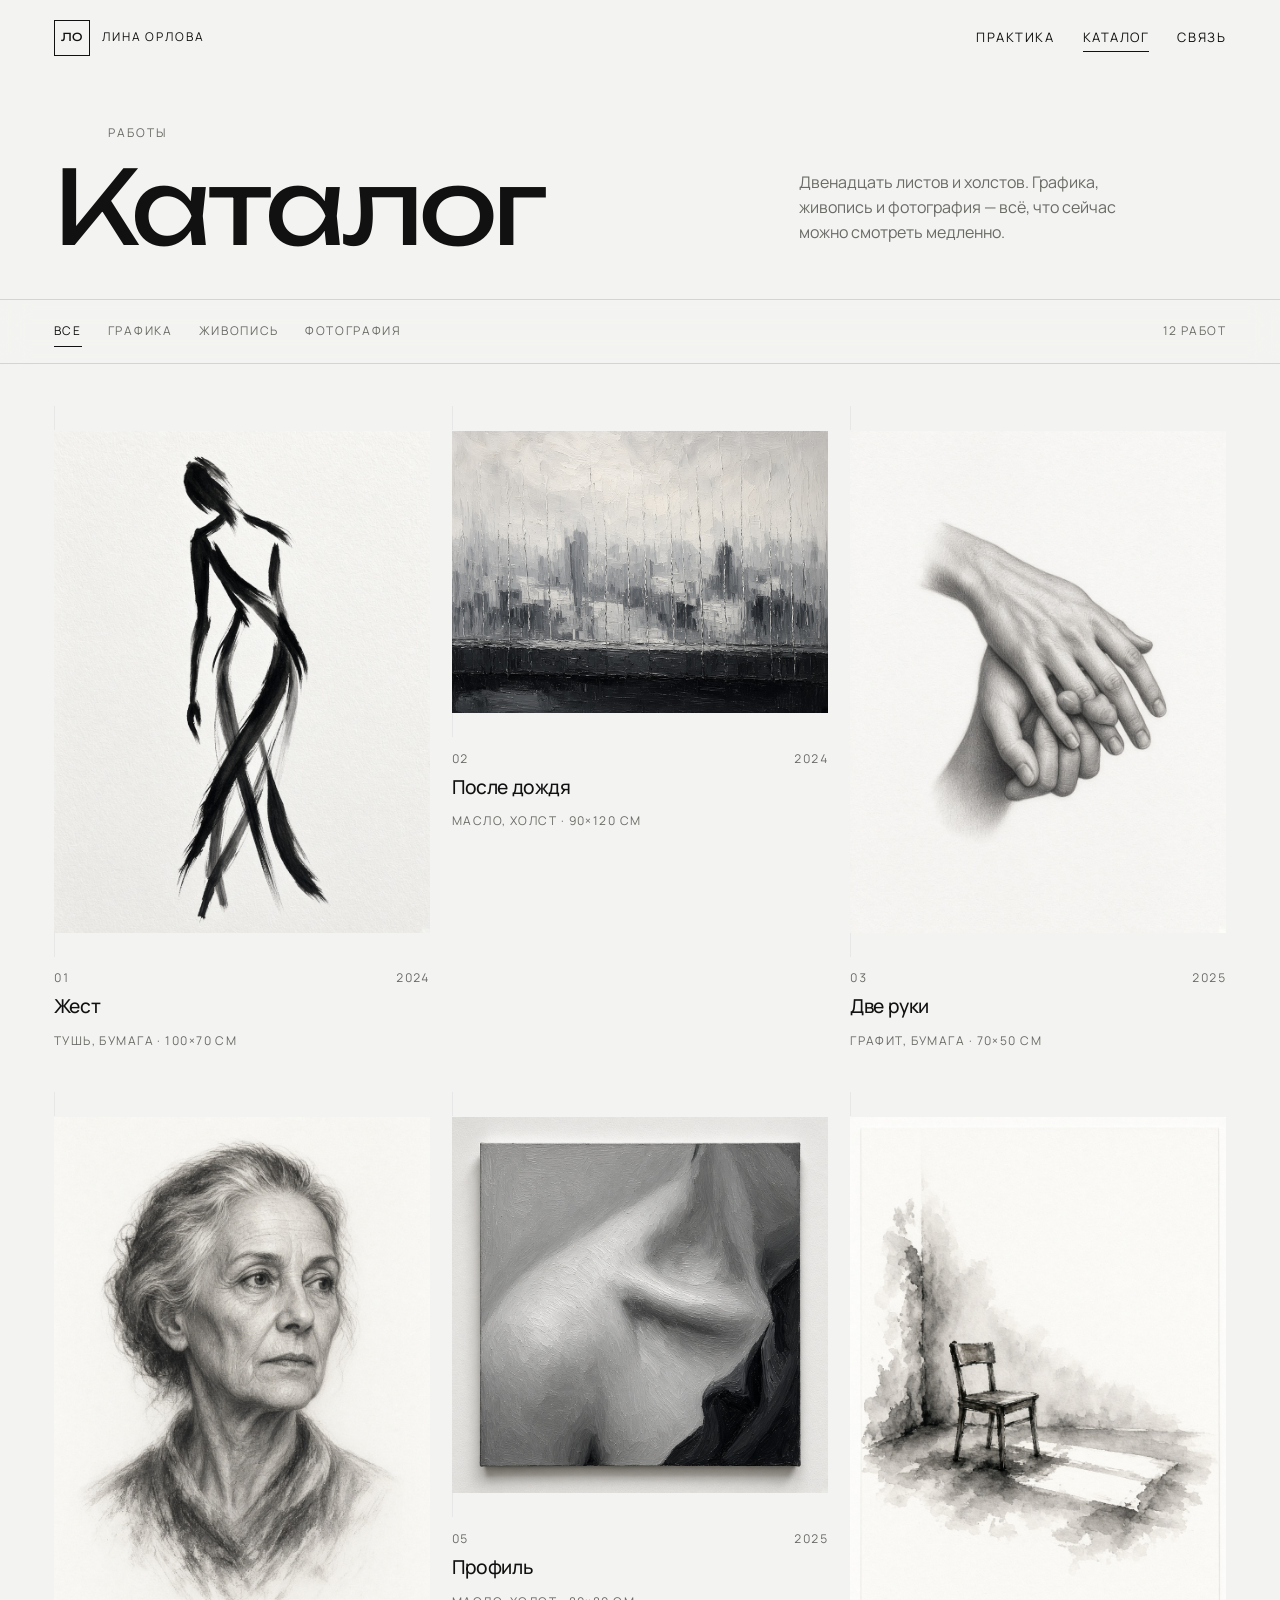
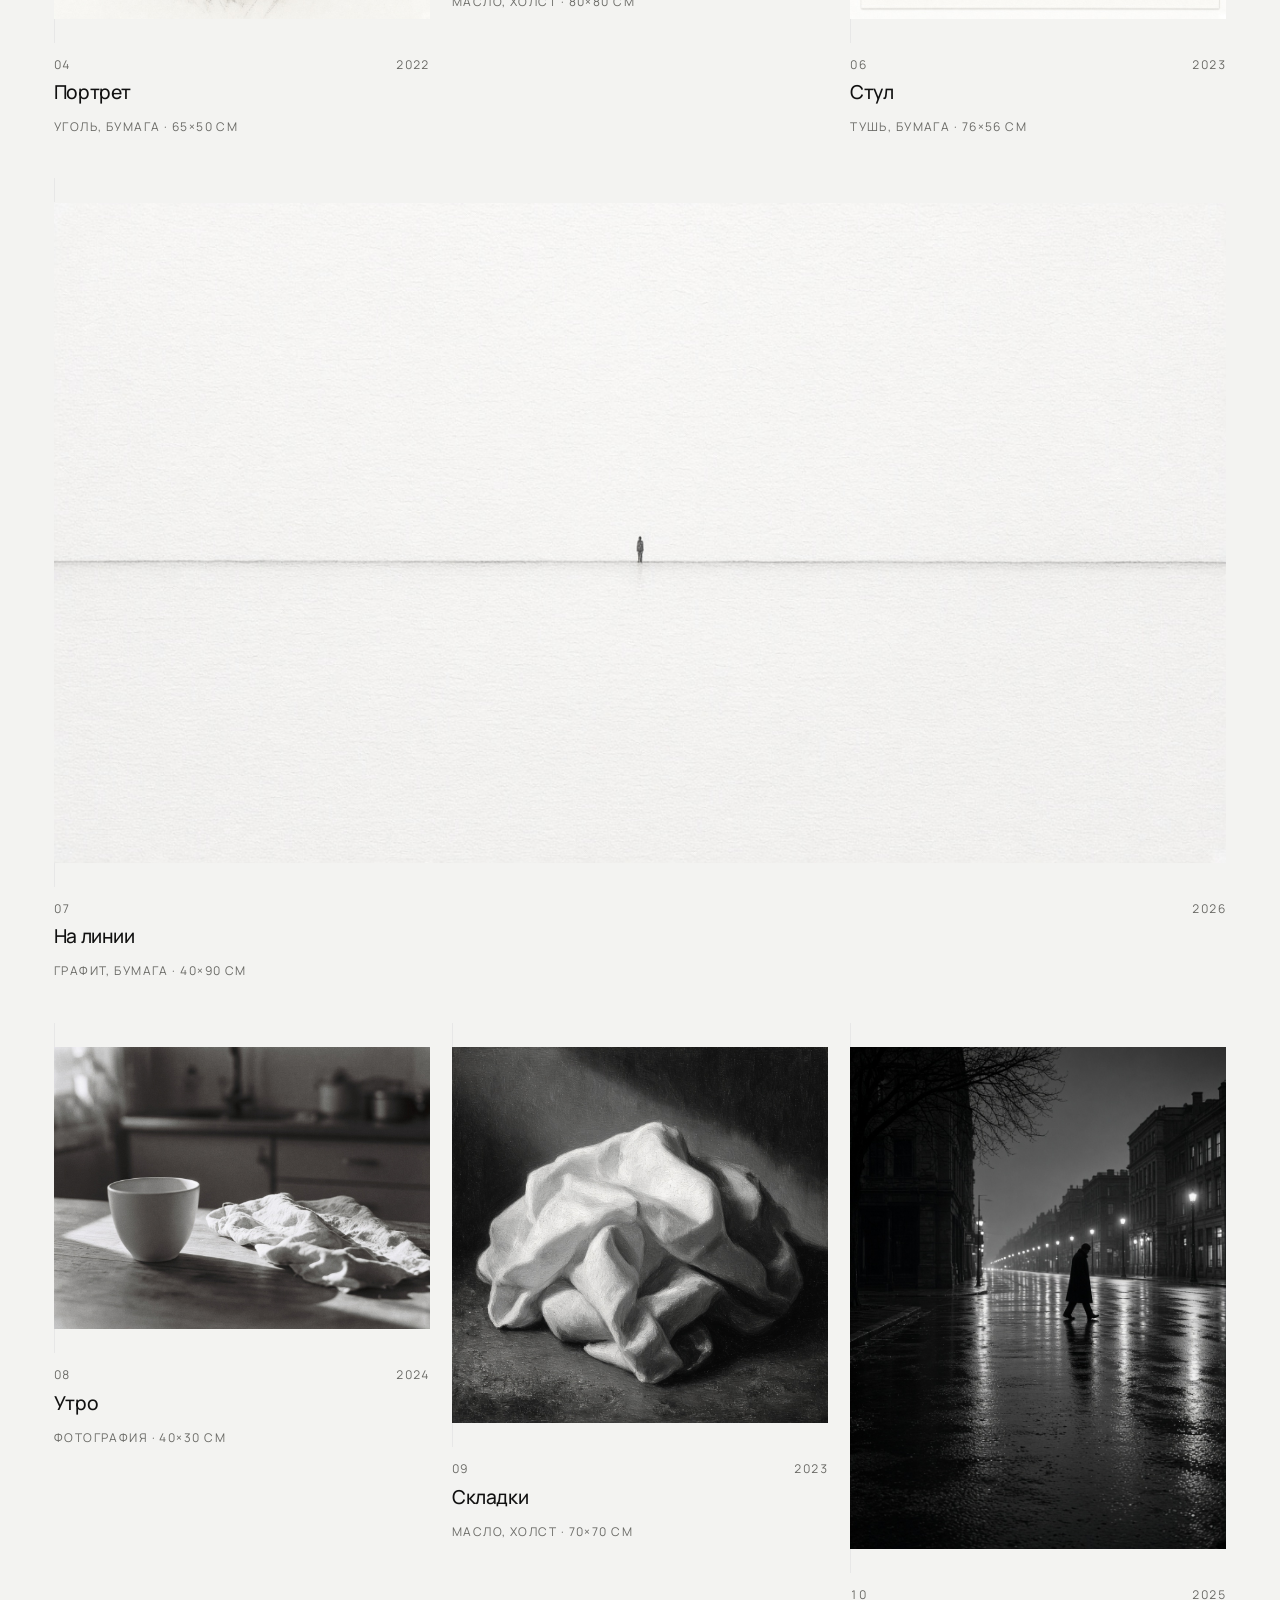
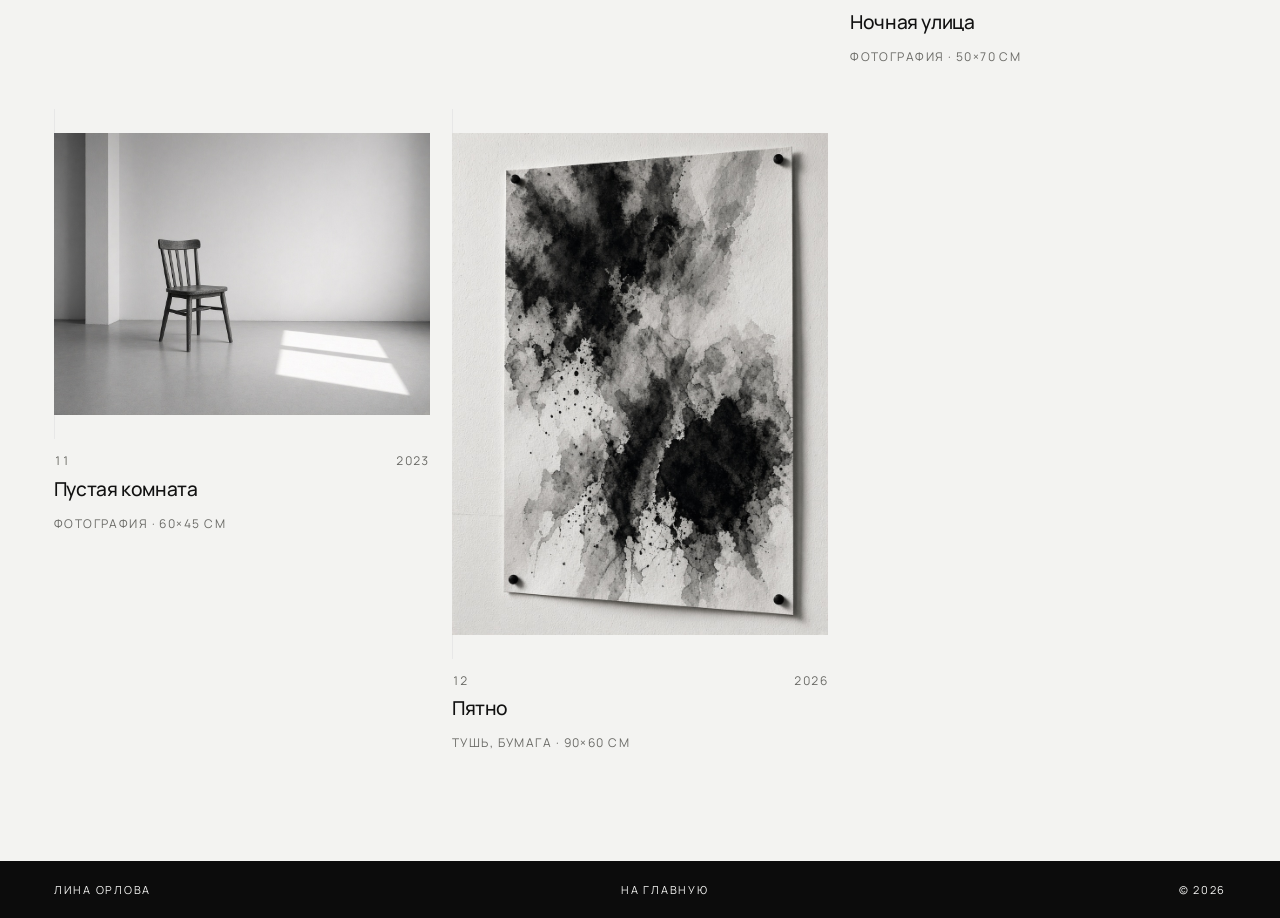
==== catalog.html @ 6f3de09a "Добавить черновик портфолио художницы. Две страницы для показа заказчице: презентация и каталог рабо" ====
<!DOCTYPE html>
<html lang="ru">
<head>
  <meta charset="UTF-8">
  <meta name="viewport" content="width=device-width, initial-scale=1">
  <meta name="theme-color" content="#f3f3f1">
  <meta name="description" content="Каталог работ Лины Орловой: графика, монохромная живопись и фотография.">
  <title>Каталог — Лина Орлова</title>
  <link rel="icon" href="favicon.svg" type="image/svg+xml">
  <link rel="preconnect" href="https://fonts.googleapis.com">
  <link rel="preconnect" href="https://fonts.gstatic.com" crossorigin>
  <link href="https://fonts.googleapis.com/css2?family=Cormorant+Garamond:ital,wght@0,500;1,500&family=Manrope:wght@300;400;500;600&family=Unbounded:wght@300;400;500&display=swap" rel="stylesheet">
  <link rel="stylesheet" href="css/style.css">
  <script>document.documentElement.classList.add("js");</script>
</head>
<body>
  <!--
    Как заменить работу:
    1. Положите новое фото в папку images/ (или укажите другой src).
    2. Поправьте название, год, технику и размер в карточке ниже.
    Фильтр смотрит на data-kind: графика, живопись или фотография.
  -->
  <div class="progress" id="progress" aria-hidden="true"></div>

  <header class="header is-scrolled">
    <a class="logo" href="index.html">
      <span class="logo-mark">ЛО</span>
      <span class="logo-name">Лина Орлова</span>
    </a>
    <button class="nav-toggle" type="button" aria-expanded="false" aria-controls="nav" aria-label="Меню">
      <span></span>
    </button>
    <nav class="nav" id="nav">
      <a href="index.html#about">Практика</a>
      <a href="catalog.html" aria-current="page">Каталог</a>
      <a href="index.html#contact">Связь</a>
    </nav>
  </header>

  <main>
    <header class="page-head">
      <p class="kicker page-kicker">Работы</p>
      <div class="page-head-row">
        <h1>Каталог</h1>
        <p>Двенадцать листов и холстов. Графика, живопись и фотография — всё, что сейчас можно смотреть медленно.</p>
      </div>
    </header>
    <div class="filters" role="toolbar" aria-label="Фильтр работ">
      <button class="filter is-active" type="button" data-filter="all">Все</button>
      <button class="filter" type="button" data-filter="графика">Графика</button>
      <button class="filter" type="button" data-filter="живопись">Живопись</button>
      <button class="filter" type="button" data-filter="фотография">Фотография</button>
      <span class="count" id="count">12 работ</span>
    </div>

    <div class="catalog-grid" id="catalog">
      <article class="piece" id="zhest" data-kind="графика" data-series="Тело" data-year="2024">
        <button class="piece-open" type="button">
          <span class="piece-media"><img src="images/gesture.jpg" width="864" height="1152" alt="Жест. Тушь, бумага, 100 на 70 сантиметров, 2024"></span>
          <span class="piece-top"><span>01</span><span>2024</span></span>
          <span class="piece-title">Жест</span>
          <span class="piece-sub">Тушь, бумага · 100×70 см</span>
        </button>
      </article>

      <article class="piece" id="dozhd" data-kind="живопись" data-series="Горизонт" data-year="2024">
        <button class="piece-open" type="button">
          <span class="piece-media"><img src="images/window.jpg" width="1152" height="864" alt="После дождя. Масло, холст, 90 на 120 сантиметров, 2024" loading="lazy"></span>
          <span class="piece-top"><span>02</span><span>2024</span></span>
          <span class="piece-title">После дождя</span>
          <span class="piece-sub">Масло, холст · 90×120 см</span>
        </button>
      </article>

      <article class="piece" id="ruki" data-kind="графика" data-series="Тело" data-year="2025">
        <button class="piece-open" type="button">
          <span class="piece-media"><img src="images/hands.jpg" width="864" height="1152" alt="Две руки. Графит, бумага, 70 на 50 сантиметров, 2025" loading="lazy"></span>
          <span class="piece-top"><span>03</span><span>2025</span></span>
          <span class="piece-title">Две руки</span>
          <span class="piece-sub">Графит, бумага · 70×50 см</span>
        </button>
      </article>

      <article class="piece" id="portret" data-kind="графика" data-series="Тело" data-year="2022">
        <button class="piece-open" type="button">
          <span class="piece-media"><img src="images/mother.jpg" width="864" height="1152" alt="Портрет. Уголь, бумага, 65 на 50 сантиметров, 2022" loading="lazy"></span>
          <span class="piece-top"><span>04</span><span>2022</span></span>
          <span class="piece-title">Портрет</span>
          <span class="piece-sub">Уголь, бумага · 65×50 см</span>
        </button>
      </article>

      <article class="piece" id="profil" data-kind="живопись" data-series="Тело" data-year="2025">
        <button class="piece-open" type="button">
          <span class="piece-media"><img src="images/profile.jpg" width="1024" height="1024" alt="Профиль. Масло, холст, 80 на 80 сантиметров, 2025" loading="lazy"></span>
          <span class="piece-top"><span>05</span><span>2025</span></span>
          <span class="piece-title">Профиль</span>
          <span class="piece-sub">Масло, холст · 80×80 см</span>
        </button>
      </article>

      <article class="piece" id="stul" data-kind="графика" data-series="Тихие комнаты" data-year="2023">
        <button class="piece-open" type="button">
          <span class="piece-media"><img src="images/room.jpg" width="864" height="1152" alt="Стул. Тушь, бумага, 76 на 56 сантиметров, 2023" loading="lazy"></span>
          <span class="piece-top"><span>06</span><span>2023</span></span>
          <span class="piece-title">Стул</span>
          <span class="piece-sub">Тушь, бумага · 76×56 см</span>
        </button>
      </article>

      <article class="piece piece-wide" id="liniya" data-kind="графика" data-series="Горизонт" data-year="2026">
        <button class="piece-open" type="button">
          <span class="piece-media"><img src="images/horizon.jpg" width="1280" height="720" alt="На линии. Графит, бумага, 40 на 90 сантиметров, 2026" loading="lazy"></span>
          <span class="piece-top"><span>07</span><span>2026</span></span>
          <span class="piece-title">На линии</span>
          <span class="piece-sub">Графит, бумага · 40×90 см</span>
        </button>
      </article>

      <article class="piece" id="utro" data-kind="фотография" data-series="Тихие комнаты" data-year="2024">
        <button class="piece-open" type="button">
          <span class="piece-media"><img src="images/kitchen.jpg" width="1152" height="864" alt="Утро. Фотография, 40 на 30 сантиметров, 2024" loading="lazy"></span>
          <span class="piece-top"><span>08</span><span>2024</span></span>
          <span class="piece-title">Утро</span>
          <span class="piece-sub">Фотография · 40×30 см</span>
        </button>
      </article>

      <article class="piece" id="skladki" data-kind="живопись" data-series="Тихие комнаты" data-year="2023">
        <button class="piece-open" type="button">
          <span class="piece-media"><img src="images/cloth.jpg" width="1024" height="1024" alt="Складки. Масло, холст, 70 на 70 сантиметров, 2023" loading="lazy"></span>
          <span class="piece-top"><span>09</span><span>2023</span></span>
          <span class="piece-title">Складки</span>
          <span class="piece-sub">Масло, холст · 70×70 см</span>
        </button>
      </article>

      <article class="piece" id="ulitsa" data-kind="фотография" data-series="Горизонт" data-year="2025">
        <button class="piece-open" type="button">
          <span class="piece-media"><img src="images/street.jpg" width="864" height="1152" alt="Ночная улица. Фотография, 50 на 70 сантиметров, 2025" loading="lazy"></span>
          <span class="piece-top"><span>10</span><span>2025</span></span>
          <span class="piece-title">Ночная улица</span>
          <span class="piece-sub">Фотография · 50×70 см</span>
        </button>
      </article>

      <article class="piece" id="komnata" data-kind="фотография" data-series="Тихие комнаты" data-year="2023">
        <button class="piece-open" type="button">
          <span class="piece-media"><img src="images/chair.jpg" width="1152" height="864" alt="Пустая комната. Фотография, 60 на 45 сантиметров, 2023" loading="lazy"></span>
          <span class="piece-top"><span>11</span><span>2023</span></span>
          <span class="piece-title">Пустая комната</span>
          <span class="piece-sub">Фотография · 60×45 см</span>
        </button>
      </article>

      <article class="piece" id="pyatno" data-kind="графика" data-series="Тело" data-year="2026">
        <button class="piece-open" type="button">
          <span class="piece-media"><img src="images/ink.jpg" width="864" height="1152" alt="Пятно. Тушь, бумага, 90 на 60 сантиметров, 2026" loading="lazy"></span>
          <span class="piece-top"><span>12</span><span>2026</span></span>
          <span class="piece-title">Пятно</span>
          <span class="piece-sub">Тушь, бумага · 90×60 см</span>
        </button>
      </article>
    </div>
  </main>

  <footer class="footer">
    <span>Лина Орлова</span>
    <a href="index.html">На главную</a>
    <span>© 2026</span>
  </footer>

  <dialog id="viewer" aria-label="Просмотр работы">
    <div class="viewer-top">
      <span class="viewer-count" id="viewer-count">01 / 12</span>
      <button class="viewer-close" id="viewer-close" type="button">Закрыть</button>
    </div>
    <div class="viewer-stage">
      <button class="viewer-arrow" id="viewer-prev" type="button" aria-label="Предыдущая работа">←</button>
      <img id="viewer-image" alt="">
      <button class="viewer-arrow" id="viewer-next" type="button" aria-label="Следующая работа">→</button>
    </div>
    <div class="viewer-caption">
      <h2 id="viewer-title"></h2>
      <p id="viewer-sub"></p>
      <p id="viewer-series"></p>
    </div>
  </dialog>

  <script src="js/main.js"></script>
</body>
</html>
---- css/style.css ----
:root {
  --paper: #f3f3f1;
  --paper-2: #e6e6e3;
  --ink: #111111;
  --muted: #6a6a66;
  --line: rgba(17, 17, 17, 0.14);
  --black: #0c0c0c;
  --white: #f7f7f5;
  --header: 76px;
  --side: clamp(20px, 4.2vw, 64px);
  --serif: "Cormorant Garamond", Georgia, "Times New Roman", serif;
  --sans: "Manrope", "Segoe UI", sans-serif;
  --display: "Unbounded", "Arial Black", sans-serif;
  --ease: cubic-bezier(0.16, 1, 0.3, 1);
}

* { box-sizing: border-box; }

html { scroll-behavior: smooth; }

body {
  margin: 0;
  background: var(--paper);
  color: var(--ink);
  font-family: var(--sans);
  font-size: 16px;
  font-weight: 400;
  line-height: 1.55;
  text-rendering: optimizeLegibility;
}

body.nav-lock { overflow: hidden; }

img { max-width: 100%; display: block; }

figure { margin: 0; }

a { color: inherit; text-decoration: none; }

button { font: inherit; color: inherit; background: none; border: 0; padding: 0; cursor: pointer; }

::selection { background: var(--ink); color: var(--paper); }

:focus-visible {
  outline: 1px solid var(--ink);
  outline-offset: 3px;
}

.progress {
  position: fixed;
  top: 0;
  left: 0;
  z-index: 70;
  height: 2px;
  width: 0;
  background: var(--ink);
  pointer-events: none;
}

.header {
  position: fixed;
  top: 0;
  left: 0;
  right: 0;
  z-index: 40;
  height: var(--header);
  display: flex;
  align-items: center;
  justify-content: space-between;
  padding: 0 var(--side);
  background: rgba(243, 243, 241, 0.9);
  backdrop-filter: blur(16px);
  border-bottom: 1px solid transparent;
  transition: border-color 0.3s ease;
}

.header.is-scrolled { border-bottom-color: var(--line); }

.logo {
  display: flex;
  align-items: center;
  gap: 12px;
  position: relative;
  z-index: 2;
}

.logo-mark {
  width: 36px;
  height: 36px;
  display: grid;
  place-items: center;
  border: 1px solid currentColor;
  font-family: var(--display);
  font-size: 11px;
  letter-spacing: 0.04em;
}

.logo-name {
  font-size: 12px;
  letter-spacing: 0.16em;
  text-transform: uppercase;
}

.nav {
  display: flex;
  align-items: center;
  gap: 28px;
}

.nav a {
  font-size: 13px;
  letter-spacing: 0.12em;
  text-transform: uppercase;
  color: var(--ink);
  position: relative;
}

.nav a::after {
  content: "";
  position: absolute;
  left: 0;
  bottom: -4px;
  width: 100%;
  height: 1px;
  background: currentColor;
  transform: scaleX(0);
  transform-origin: left;
  transition: transform 0.35s var(--ease);
}

.nav a:hover::after,
.nav a[aria-current="page"]::after { transform: scaleX(1); }

.nav-toggle {
  display: none;
  width: 42px;
  height: 42px;
  place-items: center;
  position: relative;
  z-index: 2;
}

.nav-toggle span,
.nav-toggle span::before,
.nav-toggle span::after {
  display: block;
  width: 20px;
  height: 1px;
  background: currentColor;
  position: relative;
  transition: transform 0.3s ease, opacity 0.3s ease;
}

.nav-toggle span::before,
.nav-toggle span::after {
  content: "";
  position: absolute;
  left: 0;
}

.nav-toggle span::before { top: -6px; }
.nav-toggle span::after { top: 6px; }

.nav-toggle[aria-expanded="true"] span { background: transparent; }
.nav-toggle[aria-expanded="true"] span::before { transform: translateY(6px) rotate(45deg); }
.nav-toggle[aria-expanded="true"] span::after { transform: translateY(-6px) rotate(-45deg); }

.hero {
  min-height: 100svh;
  display: grid;
  grid-template-columns: minmax(0, 1.05fr) minmax(280px, 0.95fr);
  gap: clamp(24px, 4vw, 64px);
  padding: var(--header) 0 0 var(--side);
}

.hero-copy {
  display: flex;
  flex-direction: column;
  min-height: calc(100svh - var(--header));
  padding: 4vh 0 5vh;
}

.kicker {
  margin: 0;
  font-size: 12px;
  letter-spacing: 0.18em;
  text-transform: uppercase;
  color: var(--muted);
}

.hero-title {
  margin: auto 0 0;
  font-family: var(--display);
  font-weight: 400;
  font-size: clamp(3.4rem, 7.4vw, 8.1rem);
  line-height: 0.88;
  letter-spacing: -0.045em;
}

.hero-title .line {
  display: block;
  overflow: hidden;
  padding-bottom: 0.06em;
}

.hero-title .line span { display: block; }

.lede {
  max-width: 38ch;
  margin: 22px 0 0;
  font-size: 1.05rem;
  line-height: 1.6;
  color: var(--ink);
}

.hero-actions {
  display: flex;
  align-items: center;
  gap: 22px;
  margin-top: 28px;
  flex-wrap: wrap;
}

.btn {
  display: inline-flex;
  align-items: center;
  gap: 10px;
  min-height: 48px;
  padding: 0 22px;
  border: 1px solid var(--ink);
  border-radius: 999px;
  font-size: 12px;
  letter-spacing: 0.14em;
  text-transform: uppercase;
  transition: background 0.3s ease, color 0.3s ease;
}

.btn:hover { background: var(--ink); color: var(--paper); }

.btn i,
.link-arrow i {
  font-style: normal;
  display: inline-block;
  transition: transform 0.3s var(--ease);
}

.btn:hover i,
.link-arrow:hover i { transform: translateX(4px); }

.link-arrow {
  font-size: 13px;
  letter-spacing: 0.12em;
  text-transform: uppercase;
}

.hero-frame {
  position: relative;
  min-height: calc(100svh - var(--header));
  height: 100%;
  overflow: hidden;
  background: #d9d9d6;
}

.hero-frame img {
  position: absolute;
  inset: 0;
  width: 100%;
  height: 100%;
  object-fit: cover;
  object-position: 50% 18%;
}

.hero-frame figcaption {
  position: absolute;
  left: 16px;
  bottom: 16px;
  color: #fff;
  font-size: 11px;
  letter-spacing: 0.16em;
  text-transform: uppercase;
  text-shadow: 0 1px 10px rgba(0, 0, 0, 0.45);
}

html.js .hero-title .line span,
html.js .hero-frame img { will-change: transform; }

html.js .hero-title .line span { transform: translateY(110%); }

html.js body.is-ready .hero-title .line span {
  transform: none;
  transition: transform 1.05s var(--ease);
}

html.js body.is-ready .hero-title .line:nth-child(2) span { transition-delay: 0.1s; }

html.js .hero-frame img { transform: scale(1.1); }

html.js body.is-ready .hero-frame img {
  transform: scale(1);
  transition: transform 1.8s var(--ease);
}

.marquee {
  overflow: hidden;
  background: var(--black);
  color: var(--paper);
  padding: 15px 0;
}

.marquee-track {
  display: flex;
  width: max-content;
  animation: ticker 38s linear infinite;
}

.marquee:hover .marquee-track { animation-play-state: paused; }

.marquee-group {
  display: flex;
  align-items: center;
  gap: 22px;
  padding-right: 22px;
  font-size: 12px;
  letter-spacing: 0.2em;
  text-transform: uppercase;
}

.marquee-group b {
  width: 4px;
  height: 4px;
  border-radius: 50%;
  background: currentColor;
  font-weight: 400;
}

@keyframes ticker {
  to { transform: translateX(-50%); }
}

.about { padding: 12vh 0 4vh; }

.about-label,
.strip-head,
.page-kicker { padding: 0 var(--side); }

.about-grid {
  display: grid;
  grid-template-columns: minmax(0, 1fr) minmax(0, 0.92fr);
  gap: clamp(28px, 6vw, 90px);
  align-items: end;
  padding: 28px var(--side) 0;
}

.about-copy h2,
.strip-head h2,
.contact h2,
.page-head h1 {
  margin: 10px 0 0;
  font-family: var(--display);
  font-weight: 400;
  letter-spacing: -0.04em;
  line-height: 1.02;
}

.about-copy h2,
.strip-head h2,
.contact h2 { font-size: clamp(2rem, 4vw, 3.5rem); }

.about-copy p {
  max-width: 46ch;
  margin: 1.15em 0 0;
  font-size: 1.02rem;
  line-height: 1.7;
}

.about-photo img {
  width: 100%;
  height: min(72vh, 760px);
  object-fit: cover;
  object-position: center 40%;
}

.about-photo figcaption,
.studio-card span,
.piece-sub,
.strip-sub {
  display: block;
  margin-top: 10px;
  color: var(--muted);
  font-size: 12px;
  letter-spacing: 0.12em;
  text-transform: uppercase;
}

.stats {
  display: grid;
  grid-template-columns: repeat(3, 1fr);
  margin: 8vh var(--side) 0;
  border-top: 1px solid var(--line);
}

.stats div {
  padding: 26px 18px 8px 0;
  border-right: 1px solid var(--line);
}

.stats div:last-child { border-right: 0; padding-right: 0; }

.stats dt {
  font-family: var(--display);
  font-size: clamp(1.7rem, 3vw, 2.7rem);
  font-weight: 400;
  letter-spacing: -0.04em;
}

.stats dd {
  margin: 6px 0 0;
  color: var(--muted);
  font-size: 14px;
}

.strip { padding: 10vh 0 8vh; }

.strip-head {
  display: flex;
  justify-content: space-between;
  align-items: flex-end;
  gap: 24px;
  margin-bottom: 28px;
}

.strip-track {
  display: flex;
  gap: 22px;
  overflow-x: auto;
  scroll-snap-type: x proximity;
  scroll-padding-inline: var(--side);
  padding: 0 var(--side) 18px;
  cursor: grab;
  scrollbar-width: thin;
  scrollbar-color: #bdbdb8 transparent;
}

.strip-track.is-grabbing { cursor: grabbing; scroll-snap-type: none; }

.strip-card {
  flex: 0 0 32vw;
  scroll-snap-align: start;
  min-width: 240px;
}

.strip-card.w-s { flex-basis: 26vw; }
.strip-card.w-l { flex-basis: 46vw; }

.strip-media {
  height: 62vh;
  overflow: hidden;
  background: var(--paper-2);
}

.strip-card.w-l .strip-media { height: 50vh; }

.strip-media img {
  width: 100%;
  height: 100%;
  object-fit: cover;
  object-position: center;
  transition: transform 0.9s var(--ease);
}

.strip-card:hover img { transform: scale(1.045); }

.strip-meta {
  display: flex;
  justify-content: flex-start;
  align-items: baseline;
  gap: 14px;
  margin-top: 12px;
  font-size: 15px;
}

.strip-meta strong { font-weight: 500; }

.strip-meta span,
.strip-sub { color: var(--muted); }

.strip-sub { margin: 4px 0 0; letter-spacing: 0.08em; }

.strip-nav {
  display: flex;
  gap: 8px;
}

.strip-nav button {
  width: 44px;
  height: 44px;
  border: 1px solid var(--ink);
  border-radius: 50%;
  transition: background 0.3s ease, color 0.3s ease;
}

.strip-nav button:hover { background: var(--ink); color: var(--paper); }

.quote {
  position: relative;
  overflow: hidden;
  min-height: 78vh;
  display: grid;
  align-content: center;
  padding: 12vh var(--side);
  background: var(--black);
  color: var(--paper);
}

.quote :focus-visible { outline-color: var(--paper); }

.quote::before {
  content: "ЛО";
  position: absolute;
  right: -1vw;
  bottom: -6vh;
  font-family: var(--display);
  font-size: 26vw;
  line-height: 0.8;
  letter-spacing: -0.06em;
  color: transparent;
  -webkit-text-stroke: 1px rgba(243, 243, 241, 0.16);
  pointer-events: none;
}

.quote blockquote {
  position: relative;
  margin: 0;
  max-width: 11em;
  font-family: var(--serif);
  font-style: italic;
  font-weight: 500;
  font-size: clamp(2.2rem, 5vw, 4.7rem);
  line-height: 1.08;
}

.quote cite {
  display: block;
  margin-top: 28px;
  font-style: normal;
  font-size: 12px;
  letter-spacing: 0.18em;
  text-transform: uppercase;
  color: rgba(243, 243, 241, 0.62);
}

.studio {
  position: relative;
  padding: 10vh var(--side) 14vh;
}

.studio img {
  width: 100%;
  height: min(78vh, 820px);
  object-fit: cover;
  object-position: center;
}

.studio-card {
  position: absolute;
  left: calc(var(--side) + 4vw);
  bottom: 8vh;
  max-width: 420px;
  padding: 28px 32px 30px;
  background: var(--paper);
  border: 1px solid var(--line);
}

.studio-card p {
  margin: 12px 0 0;
  line-height: 1.65;
}

.contact {
  padding: 8vh var(--side) 12vh;
  border-top: 1px solid var(--line);
}

.contact .lede { margin-top: 18px; color: var(--muted); }

.mail {
  display: inline-block;
  margin-top: 28px;
  font-family: var(--display);
  font-size: clamp(1.3rem, 3.4vw, 3rem);
  letter-spacing: -0.04em;
  line-height: 1.15;
  background-image: linear-gradient(currentColor, currentColor);
  background-repeat: no-repeat;
  background-position: 0 100%;
  background-size: 0 1px;
  transition: background-size 0.45s var(--ease);
}

.mail:hover { background-size: 100% 1px; }

.contact-list {
  display: flex;
  flex-wrap: wrap;
  gap: 10px 28px;
  margin: 28px 0 0;
  padding: 0;
  list-style: none;
  color: var(--muted);
  font-size: 14px;
  letter-spacing: 0.08em;
  text-transform: uppercase;
}

.contact-list a { color: var(--ink); border-bottom: 1px solid var(--ink); }

.footer {
  display: flex;
  justify-content: space-between;
  gap: 12px 24px;
  flex-wrap: wrap;
  padding: 20px var(--side);
  background: var(--black);
  color: var(--paper);
  font-size: 11px;
  letter-spacing: 0.16em;
  text-transform: uppercase;
}

.page-head { padding: calc(var(--header) + 48px) var(--side) 10px; }

.page-head-row {
  display: grid;
  grid-template-columns: minmax(0, 1.3fr) minmax(220px, 0.8fr);
  gap: 4vw;
  align-items: end;
}

.page-head h1 {
  font-size: clamp(3.6rem, 8vw, 7.2rem);
  line-height: 0.9;
}

.page-head p { margin: 0 0 8px; max-width: 36ch; color: var(--muted); }

.filters {
  position: sticky;
  top: var(--header);
  z-index: 20;
  display: flex;
  flex-wrap: wrap;
  align-items: center;
  gap: 8px 26px;
  margin-top: 36px;
  padding: 16px var(--side);
  background: rgba(243, 243, 241, 0.92);
  backdrop-filter: blur(14px);
  border-top: 1px solid var(--line);
  border-bottom: 1px solid var(--line);
}

.filter {
  letter-spacing: 0.14em;
  text-transform: uppercase;
  font-size: 12px;
  color: var(--muted);
  padding: 6px 0;
  border-bottom: 1px solid transparent;
}

.filter.is-active { color: var(--ink); border-bottom-color: var(--ink); }

.filters .count {
  margin-left: auto;
  color: var(--muted);
  font-size: 12px;
  letter-spacing: 0.12em;
  text-transform: uppercase;
}

.catalog-grid {
  display: grid;
  grid-template-columns: 1fr;
  gap: 42px 22px;
  padding: 42px var(--side) 12vh;
}

.piece-open {
  display: block;
  width: 100%;
  text-align: left;
}

.piece-media {
  overflow: hidden;
  background: #fff;
  border: 1px solid rgba(17, 17, 17, 0.1);
}

.piece-media img {
  width: 100%;
  height: auto;
  transition: transform 0.9s var(--ease);
}

.piece:hover img { transform: scale(1.035); }

.piece.is-target .piece-media {
  outline: 1px solid var(--ink);
  outline-offset: 7px;
}

.piece-top,
.strip-meta {
  font-variant-numeric: tabular-nums;
}

.piece-top {
  display: flex;
  justify-content: space-between;
  margin-top: 12px;
  color: var(--muted);
  font-size: 12px;
  letter-spacing: 0.12em;
}

.piece-title {
  display: block;
  margin-top: 4px;
  font-size: 1.2rem;
  font-weight: 500;
  letter-spacing: -0.02em;
}

.piece.is-hidden { display: none; }

.piece-wide { grid-column: 1 / -1; }

.piece-wide .piece-media img {
  width: 100%;
  height: auto;
  max-height: none;
  object-fit: contain;
}

#viewer {
  width: 100vw;
  height: 100svh;
  max-width: 100vw;
  max-height: 100svh;
  margin: 0;
  padding: 0;
  border: 0;
  background: #0c0c0c;
  color: var(--paper);
}

#viewer:focus { outline: none; }

#viewer::backdrop { background: #0c0c0c; }

#viewer :focus-visible { outline-color: var(--paper); }

.viewer-top,
.viewer-caption {
  display: flex;
  justify-content: space-between;
  align-items: center;
  padding: 20px 24px;
}

.viewer-count,
.viewer-close {
  letter-spacing: 0.16em;
  text-transform: uppercase;
  font-size: 12px;
  color: var(--paper);
}

.viewer-stage {
  height: calc(100svh - 210px);
  display: grid;
  grid-template-columns: 72px minmax(0, 1fr) 72px;
  align-items: center;
}

.viewer-stage img {
  justify-self: center;
  max-width: min(1100px, 100%);
  max-height: calc(100svh - 250px);
  width: auto;
  height: auto;
  object-fit: contain;
}

.viewer-arrow {
  width: 48px;
  height: 48px;
  margin: 0 auto;
  border: 1px solid rgba(243, 243, 241, 0.45);
  border-radius: 50%;
  color: var(--paper);
  transition: background 0.3s ease, color 0.3s ease;
}

.viewer-arrow:hover { background: var(--paper); color: var(--black); }

.viewer-caption {
  display: block;
  text-align: center;
  padding-top: 0;
}

.viewer-caption h2 {
  margin: 0;
  font-family: var(--display);
  font-weight: 400;
  font-size: 1.35rem;
  letter-spacing: -0.03em;
}

.viewer-caption p { margin: 6px 0 0; color: rgba(243, 243, 241, 0.68); font-size: 14px; }

.loader {
  position: fixed;
  inset: 0;
  z-index: 80;
  display: grid;
  place-items: center;
  background: var(--black);
  color: var(--paper);
}

.loader-inner { text-align: center; }

.loader-line {
  display: block;
  width: 1px;
  height: 0;
  margin: 0 auto 18px;
  background: var(--paper);
  animation: grow 0.7s ease forwards;
}

.loader p {
  margin: 0;
  opacity: 0;
  font-family: var(--display);
  font-size: 12px;
  letter-spacing: 0.2em;
  text-transform: uppercase;
  animation: fadein 0.5s ease 0.35s forwards;
}

.loader.is-done {
  transform: translateY(-100%);
  transition: transform 0.85s cubic-bezier(0.77, 0, 0.18, 1);
}

@keyframes grow { to { height: 72px; } }
@keyframes fadein { to { opacity: 1; } }

html.js .reveal {
  opacity: 0;
  transform: translateY(28px);
  transition: opacity 0.8s ease, transform 0.8s var(--ease);
}

html.js .reveal.is-in { opacity: 1; transform: none; }

@media (min-width: 720px) {
  .catalog-grid { grid-template-columns: 1fr 1fr; }
}

@media (min-width: 1100px) {
  .catalog-grid { grid-template-columns: 1fr 1fr 1fr; }
}

@media (max-width: 860px) {
  .hero {
    grid-template-columns: 1fr;
    padding: calc(var(--header) + 18px) 0 0;
    gap: 28px;
    min-height: 0;
  }

  .hero-copy {
    min-height: 0;
    padding: 0 var(--side) 0;
    order: 1;
  }

  .hero-title { margin-top: 22px; font-size: clamp(3.2rem, 16vw, 5.4rem); }

  .hero-frame {
    order: 2;
    min-height: 78vh;
    height: 82vh;
  }

  .about-grid,
  .page-head-row { grid-template-columns: 1fr; }

  .about-photo img { height: 62vh; }

  .studio-card {
    position: relative;
    left: auto;
    bottom: auto;
    max-width: none;
    margin: -56px var(--side) 0;
  }

  .studio { padding-bottom: 8vh; }

  .strip-card,
  .strip-card.w-s,
  .strip-card.w-l { flex-basis: 78vw; }

  .strip-media,
  .strip-card.w-l .strip-media { height: 58vh; }
}

@media (max-width: 760px) {
  .nav-toggle { display: grid; }

  .nav {
    position: fixed;
    top: 0;
    left: 0;
    width: 100%;
    height: 100svh;
    z-index: 1;
    flex-direction: column;
    justify-content: center;
    align-items: flex-start;
    gap: 8px;
    padding: 18vh 8vw 12vh;
    background: var(--paper);
    transform: translateY(-102%);
    transition: transform 0.55s var(--ease);
  }

  .nav.is-open { transform: none; }

  .nav a {
    font-family: var(--display);
    font-size: clamp(2rem, 8vw, 2.8rem);
    letter-spacing: -0.04em;
    text-transform: none;
  }

  .nav a::after { display: none; }

  .stats { grid-template-columns: 1fr; }
  .stats div { border-right: 0; border-bottom: 1px solid var(--line); padding: 18px 0; }

  .filters .count { width: 100%; margin-left: 0; }

  .viewer-stage {
    grid-template-columns: 44px minmax(0, 1fr) 44px;
    height: calc(100svh - 190px);
  }

  .viewer-arrow { width: 40px; height: 40px; }

  .footer span:nth-child(2) { display: none; }
}

@media (prefers-reduced-motion: reduce) {
  html { scroll-behavior: auto; }

  *, *::before, *::after {
    animation: none !important;
    transition: none !important;
  }

  html.js .reveal,
  html.js .hero-title .line span,
  html.js .hero-frame img {
    opacity: 1;
    transform: none;
  }

  .loader { display: none; }
}
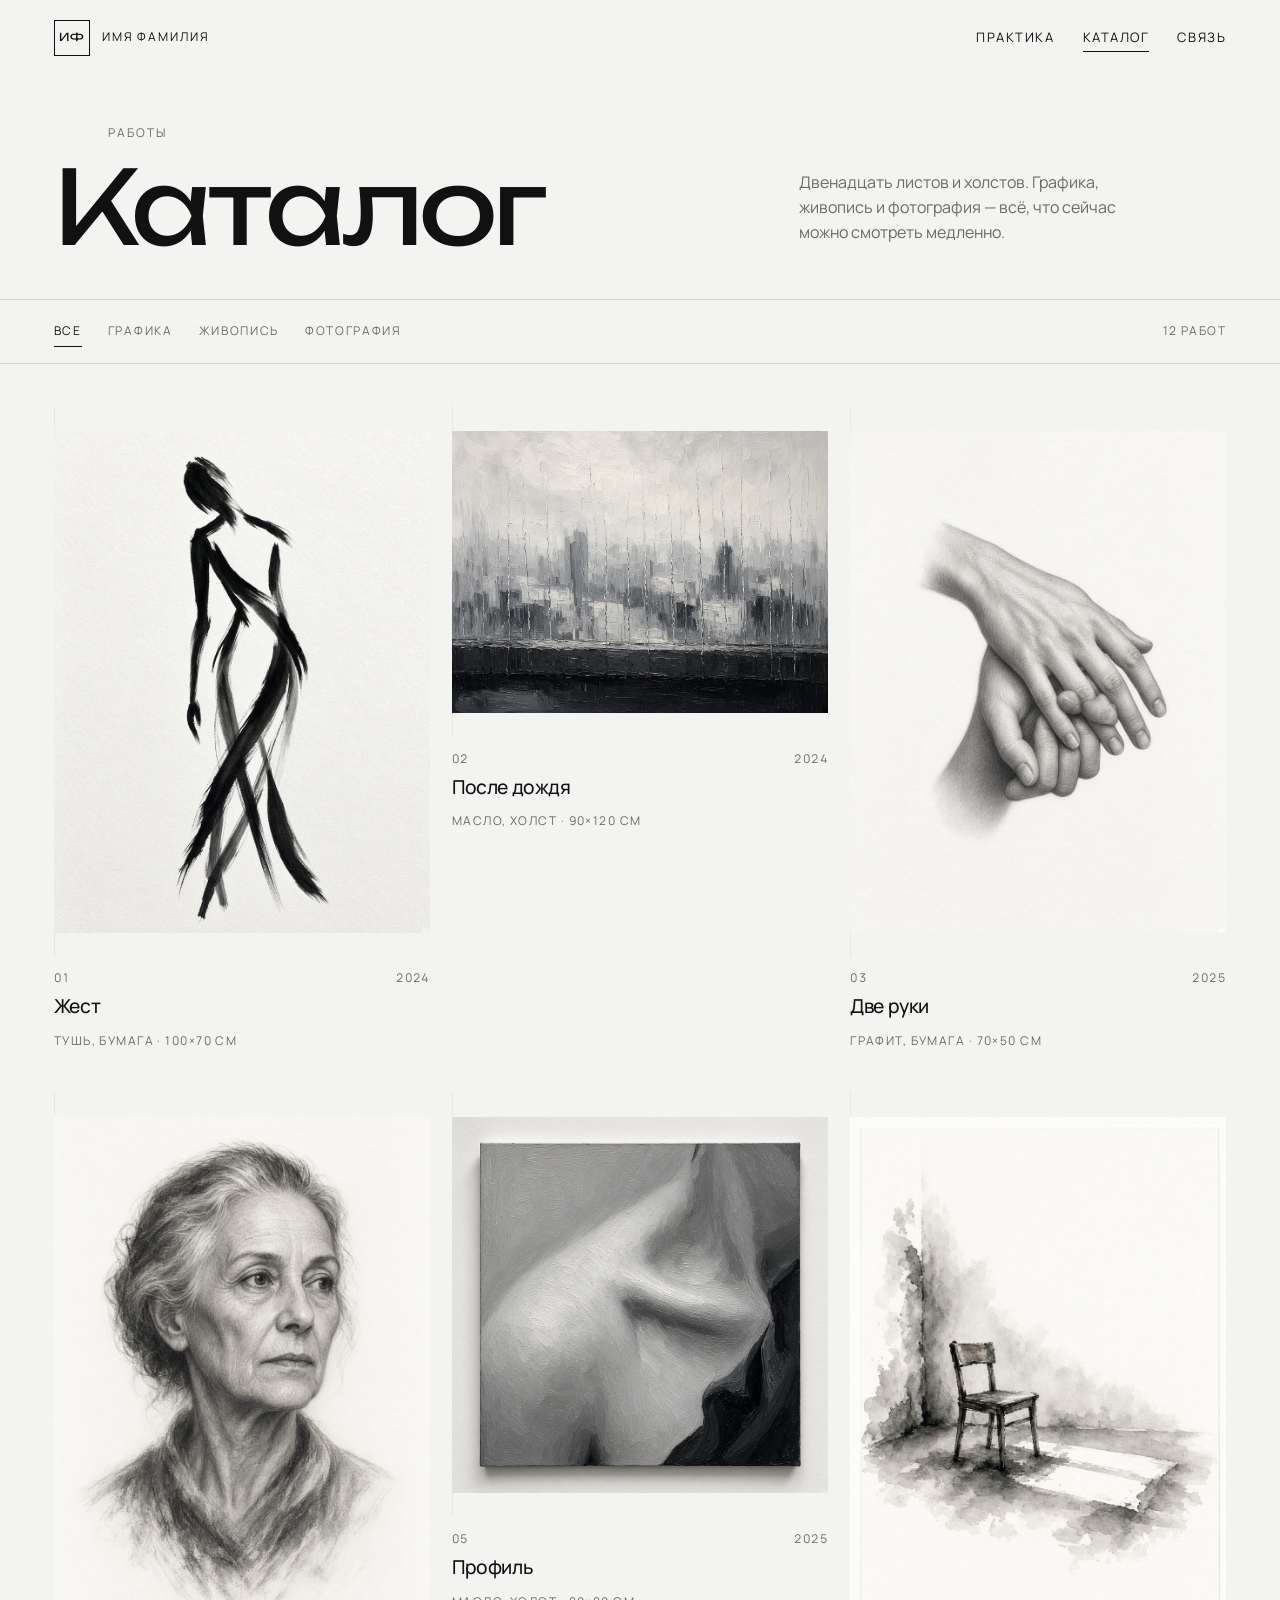
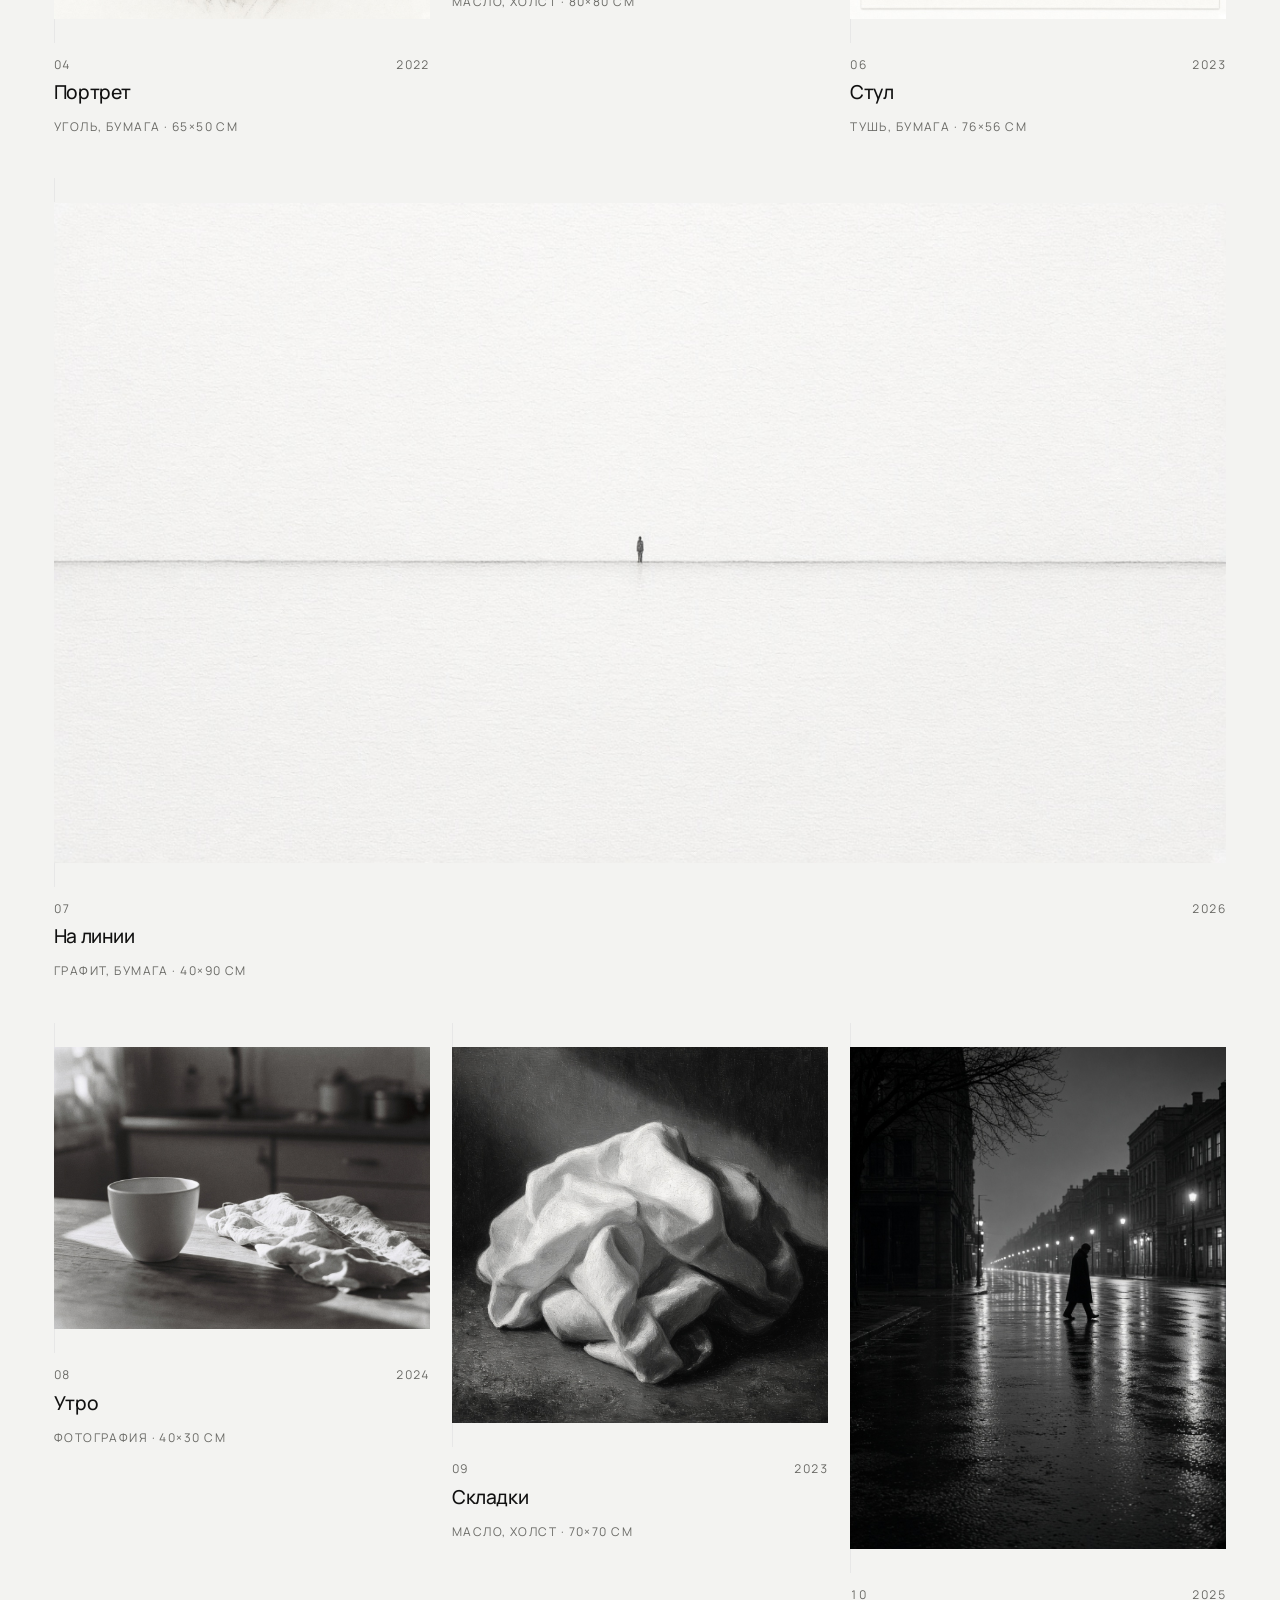
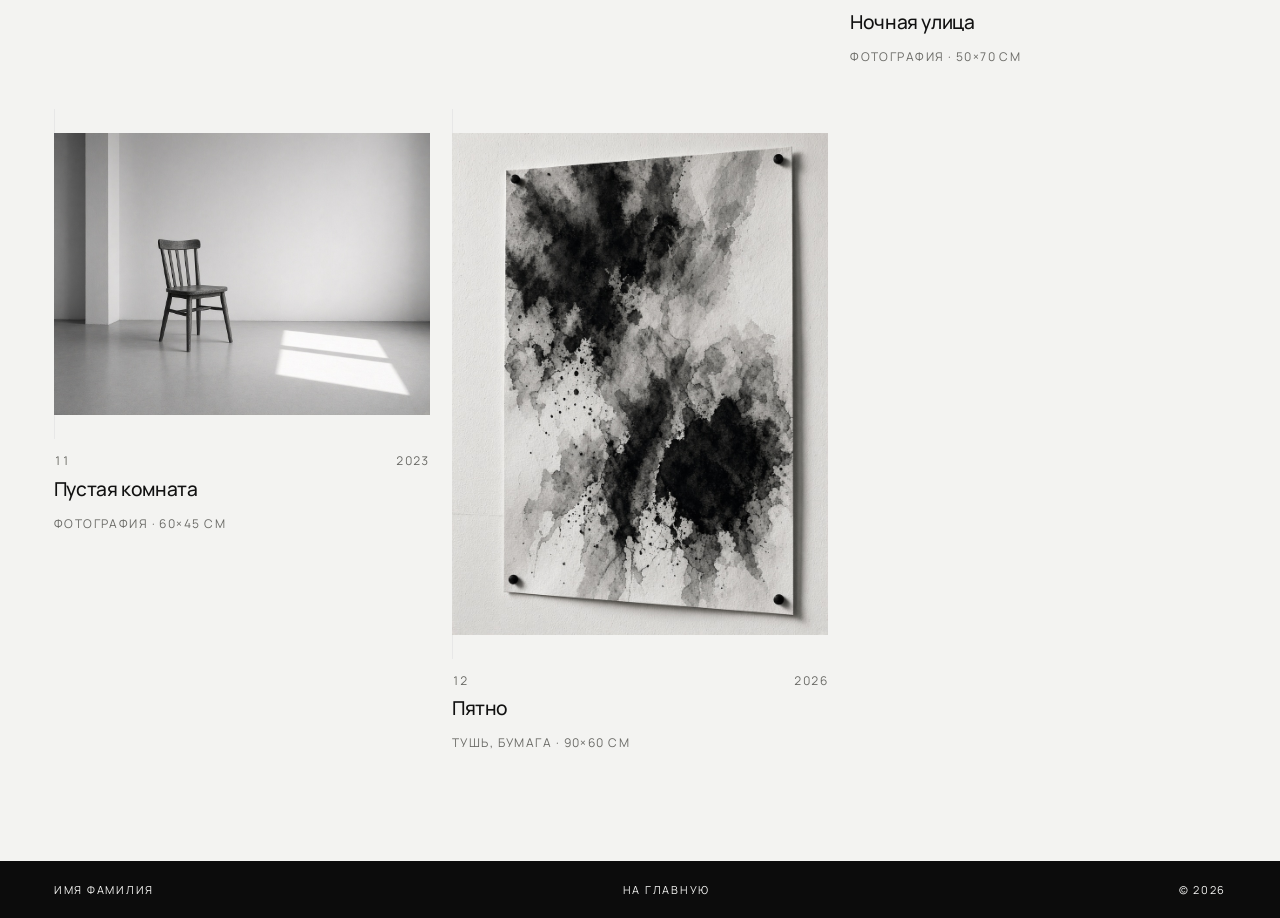
==== commit 388888c3: "Заменить имя художницы на заглушку. На сайте пока стоит «Имя Фамилия», чтобы не показывать выдуманно" ====
--- a/catalog.html
+++ b/catalog.html
@@ -4,8 +4,8 @@
   <meta charset="UTF-8">
   <meta name="viewport" content="width=device-width, initial-scale=1">
   <meta name="theme-color" content="#f3f3f1">
-  <meta name="description" content="Каталог работ Лины Орловой: графика, монохромная живопись и фотография.">
-  <title>Каталог — Лина Орлова</title>
+  <meta name="description" content="Каталог работ: графика, монохромная живопись и фотография.">
+  <title>Каталог — Имя Фамилия</title>
   <link rel="icon" href="favicon.svg" type="image/svg+xml">
   <link rel="preconnect" href="https://fonts.googleapis.com">
   <link rel="preconnect" href="https://fonts.gstatic.com" crossorigin>
@@ -24,8 +24,8 @@
 
   <header class="header is-scrolled">
     <a class="logo" href="index.html">
-      <span class="logo-mark">ЛО</span>
-      <span class="logo-name">Лина Орлова</span>
+      <span class="logo-mark">ИФ</span>
+      <span class="logo-name">Имя Фамилия</span>
     </a>
     <button class="nav-toggle" type="button" aria-expanded="false" aria-controls="nav" aria-label="Меню">
       <span></span>
@@ -165,7 +165,7 @@
   </main>
 
   <footer class="footer">
-    <span>Лина Орлова</span>
+    <span>Имя Фамилия</span>
     <a href="index.html">На главную</a>
     <span>© 2026</span>
   </footer>
--- a/css/style.css
+++ b/css/style.css
@@ -192,7 +192,7 @@
   margin: auto 0 0;
   font-family: var(--display);
   font-weight: 400;
-  font-size: clamp(3.4rem, 7.4vw, 8.1rem);
+  font-size: clamp(3rem, 6.4vw, 6.8rem);
   line-height: 0.88;
   letter-spacing: -0.045em;
 }
@@ -515,7 +515,7 @@
 .quote :focus-visible { outline-color: var(--paper); }
 
 .quote::before {
-  content: "ЛО";
+  content: "ИФ";
   position: absolute;
   right: -1vw;
   bottom: -6vh;
@@ -890,7 +890,7 @@
     order: 1;
   }
 
-  .hero-title { margin-top: 22px; font-size: clamp(3.2rem, 16vw, 5.4rem); }
+  .hero-title { margin-top: 22px; font-size: clamp(2.7rem, 12.5vw, 4.4rem); }
 
   .hero-frame {
     order: 2;
